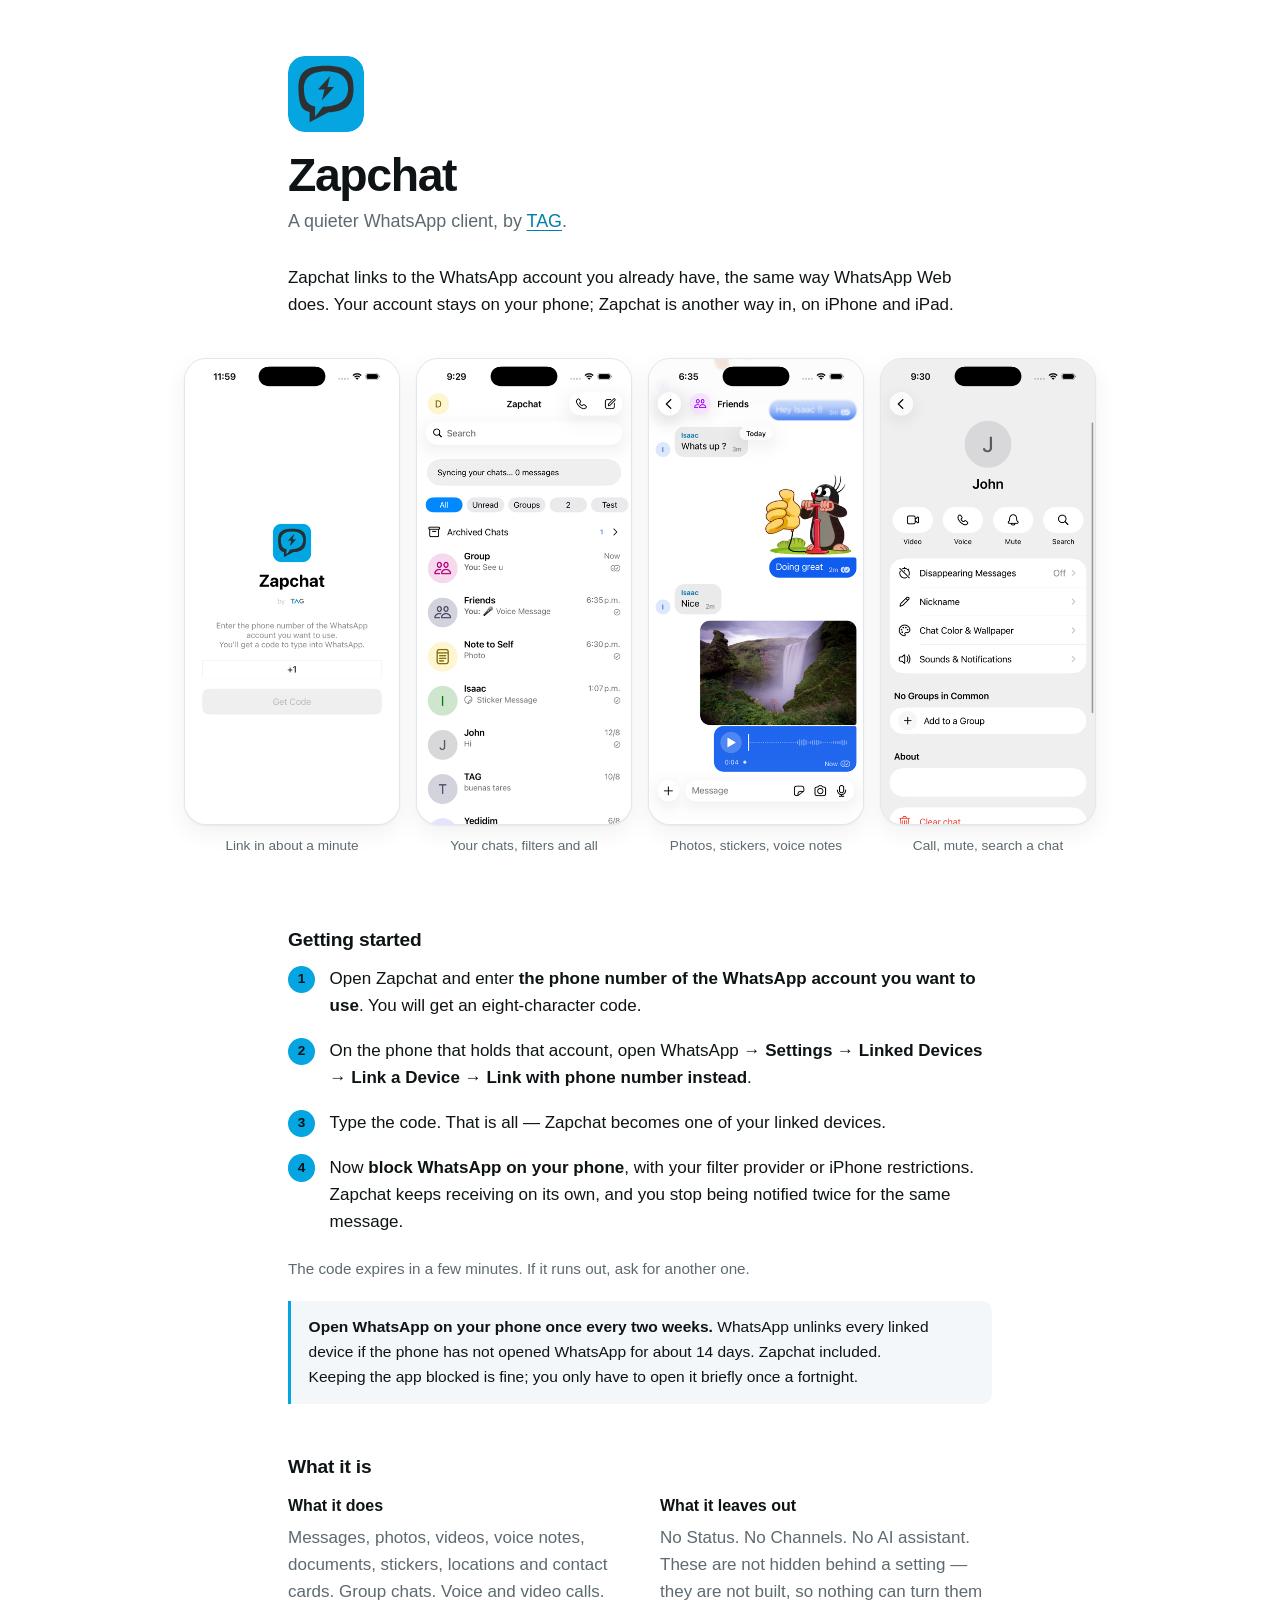
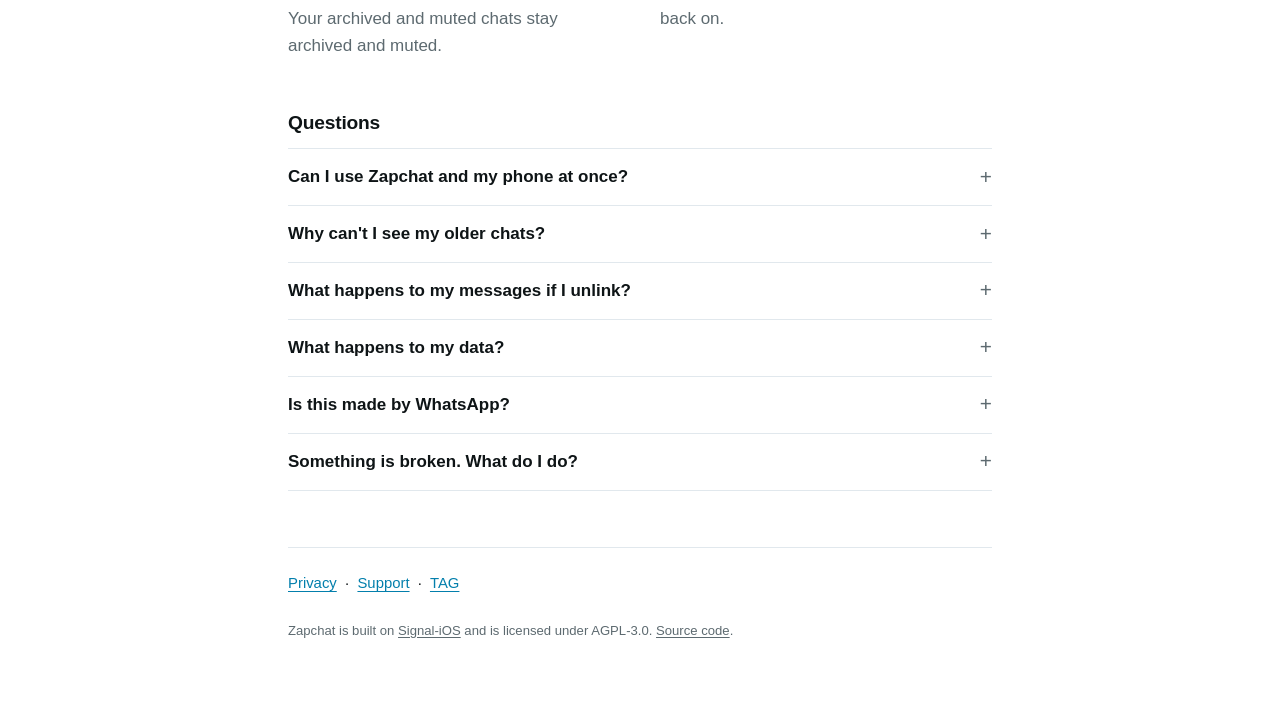
==== index.html @ 7cbd5db0 "Use the numeral for the fourteen-day window" ====
<!doctype html>
<html lang="en"><head>
<meta charset="utf-8">
<meta name="viewport" content="width=device-width,initial-scale=1">
<title>Zapchat by TAG</title>
<meta name="description" content="Zapchat is a quieter WhatsApp client for iPhone and iPad. It links to the WhatsApp account you already have, the same way WhatsApp Web does.">
<meta name="theme-color" content="#04a5e0">
<link rel="icon" href="/favicon.ico" sizes="32x32">
<link rel="icon" href="/favicon.svg" type="image/svg+xml">
<link rel="apple-touch-icon" href="/apple-touch-icon.png">
<link rel="stylesheet" href="/assets/site.css">
<meta property="og:title" content="Zapchat by TAG">
<meta property="og:description" content="A quieter WhatsApp client for iPhone and iPad.">
<meta property="og:image" content="https://zapchat.tag.org/apple-touch-icon.png">
<meta property="og:type" content="website">
</head><body>
<div class="wrap">

<img class="mark" src="/assets/logo.svg" alt="" width="76" height="76">
<h1>Zapchat</h1>
<p class="sub">A quieter WhatsApp client, by <a href="https://tag.org">TAG</a>.</p>

<p class="lede">Zapchat links to the WhatsApp account you already have, the same way
WhatsApp Web does. Your account stays on your phone; Zapchat is another way in, on
iPhone and iPad.</p>

</div>

<div class="shots">
  <figure>
    <img src="/assets/shot-link.png" alt="Zapchat's sign-in screen, asking for a phone number" width="216" height="470" loading="lazy">
    <figcaption>Link in about a minute</figcaption>
  </figure>
  <figure>
    <img src="/assets/shot-chats.png" alt="A list of chats with filters across the top" width="216" height="470" loading="lazy">
    <figcaption>Your chats, filters and all</figcaption>
  </figure>
  <figure>
    <img src="/assets/shot-chat.png" alt="A conversation with a sticker, a photo and a voice note" width="216" height="470" loading="lazy">
    <figcaption>Photos, stickers, voice notes</figcaption>
  </figure>
  <figure>
    <img src="/assets/shot-contact.png" alt="A contact screen with video, voice, mute and search" width="216" height="470" loading="lazy">
    <figcaption>Call, mute, search a chat</figcaption>
  </figure>
</div>

<div class="wrap">

<h2>Getting started</h2>
<ol class="steps">
  <li>Open Zapchat and enter <b>the phone number of the WhatsApp account you want to
      use</b>. You will get an eight-character code.</li>
  <li>On the phone that holds that account, open WhatsApp → <b>Settings → Linked
      Devices → Link a Device → Link with phone number instead</b>.</li>
  <li>Type the code. That is all — Zapchat becomes one of your linked devices.</li>
  <li>Now <b>block WhatsApp on your phone</b>, with your filter provider or
      iPhone restrictions. Zapchat keeps receiving on its own, and you stop
      being notified twice for the same message.</li>
</ol>
<p class="note">The code expires in a few minutes. If it runs out, ask for
another one.</p>

<p class="callout"><b>Open WhatsApp on your phone once every two weeks.</b>
WhatsApp unlinks every linked device if the phone has not opened WhatsApp for
about 14 days. Zapchat included.<br>
Keeping the app blocked is fine; you only have to open it briefly once a
fortnight.</p>

<h2>What it is</h2>
<div class="pair">
  <div>
    <h3>What it does</h3>
    <p>Messages, photos, videos, voice notes, documents, stickers, locations and
    contact cards. Group chats. Voice and video calls. Your archived and muted chats
    stay archived and muted.</p>
  </div>
  <div>
    <h3>What it leaves out</h3>
    <p>No Status. No Channels. No AI assistant. These are not hidden behind a
    setting — they are not built, so nothing can turn them back on.</p>
  </div>
</div>

<h2>Questions</h2>

<details>
  <summary>Can I use Zapchat and my phone at once?</summary>
  <p>Yes. A linked device works alongside your phone — messages, reads and calls
  stay in step across both.</p>
</details>

<details>
  <summary>Why can't I see my older chats?</summary>
  <p>WhatsApp decides how much history it sends to a newly linked device — usually
  recent conversations rather than your full archive. This is true of every companion
  client, including WhatsApp Web. Messages sent from now on will always arrive.</p>
</details>

<details>
  <summary>What happens to my messages if I unlink?</summary>
  <p>Unlinking deletes Zapchat's local message history on that device. Your WhatsApp
  account and your phone keep everything.</p>
  <p>To unlink: on your phone, WhatsApp → Settings → Linked Devices → tap Zapchat →
  Log Out.</p>
</details>

<details>
  <summary>What happens to my data?</summary>
  <p>Zapchat links to your account as a companion device, and to do that your messages
  pass through a relay server operated by TAG. <strong>Message content is decrypted on
  that server</strong> — this is unavoidable for any companion client that is not
  WhatsApp's own. It is never used for advertising, profiling, or training anything.</p>
  <p>How long anything is kept, what the notifications carry, and what we do not do
  are all set out in the <a href="privacy.html">privacy policy</a>, which is written
  to be accurate rather than reassuring.</p>
</details>

<details>
  <summary>Is this made by WhatsApp?</summary>
  <p>No. Zapchat is an independent client and is not made by, endorsed by, or
  affiliated with WhatsApp LLC or Meta. Please do not ask WhatsApp for help with it —
  <a href="support.html">ask us</a>.</p>
</details>

<details>
  <summary>Something is broken. What do I do?</summary>
  <p>In Zapchat, open <strong>Settings → Report a Problem</strong> and tell us what
  happened. That reaches us with your app and iOS version and a recent diagnostic log
  attached, so we can usually see the problem without asking you to reproduce it. It
  carries no messages and no contacts.</p>
  <p>Or email <a href="mailto:support@tag.org">support@tag.org</a>.</p>
</details>

<nav><a href="privacy.html">Privacy</a> &nbsp;·&nbsp; <a href="support.html">Support</a>
&nbsp;·&nbsp; <a href="https://tag.org">TAG</a></nav>

<!-- Zapchat is built on Signal-iOS, which is licensed AGPL-3.0. That licence
     requires everyone who receives the app to be able to obtain the source of
     the version they received. This link is how that obligation is met: it used
     to be a row in the app's settings, and when that row was removed the
     obligation moved here rather than going away. Keep it reachable. -->
<p class="fine">
Zapchat is built on <a href="https://github.com/signalapp/Signal-iOS">Signal-iOS</a>
and is licensed under AGPL-3.0.
<a href="https://github.com/m-drew-tag/zapchat-ios">Source code</a>.
</p>

</div>
</body></html>
---- assets/site.css ----
/* Zapchat. The palette is the app's own — a product site that does not look
   like the product it sells is a second registry of the brand.

   It used to be #25D366 on a #111B21 ground, taken from the app icon. Both of
   those values are WhatsApp's: the first is their brand green exactly, the
   second their dark theme. Apple rejected the app under guideline 4.1(b) for
   it, the icon was rebuilt in TAG's own colours, and the site follows the same
   move. It is now TAG's blue from tag.org (#04A5E0) over neutral greys taken
   from the icon's mark (#2E3134).

   Every value below is measured against its own ground rather than picked by
   eye; the ratios are in the comments. */

:root {
  color-scheme: light dark;

  --brand: #04a5e0;         /* TAG's blue, from tag.org */
  --link: #037fac;          /* the blue, darkened until it passes on white — 4.5:1 */
  --ground: #ffffff;
  --surface: #f3f7fa;       /* neutral, biased a few degrees toward the blue */
  --line: #e1e8ed;
  --ink: #0e1416;           /* 18.6:1 on white */
  --muted: #5d6a70;         /* 5.6:1 on white */
  --shadow: 0 1px 2px rgba(14,20,22,.05), 0 8px 24px rgba(14,20,22,.06);
}

/* Only the tokens change. Every rule below reads them, so a colour is never
   defined solely inside a media query — that is how a page ends up rendering
   one theme's text on the other theme's ground. */
@media (prefers-color-scheme: dark) {
  :root:not([data-theme="light"]) {
    --link: #04a7e2;      /* 6.4:1 on the ground below */
    --ground: #16191c;
    --surface: #202427;
    --line: #2e3134;      /* the icon's mark colour, used as the rule */
    --ink: #e8eaec;       /* 14.6:1 */
    --muted: #9aa4ab;     /* 7.0:1 */
    --shadow: 0 1px 2px rgba(0,0,0,.3), 0 8px 24px rgba(0,0,0,.35);
  }
}
:root[data-theme="dark"] {
  --link: #04a7e2;
  --ground: #16191c;
  --surface: #202427;
  --line: #2e3134;
  --ink: #e8eaec;
  --muted: #9aa4ab;
  --shadow: 0 1px 2px rgba(0,0,0,.3), 0 8px 24px rgba(0,0,0,.35);
}

* { box-sizing: border-box; }

body {
  margin: 0;
  padding: 3.5rem 1.25rem 4rem;
  font: 17px/1.6 -apple-system, BlinkMacSystemFont, "Segoe UI", Roboto, sans-serif;
  color: var(--ink);
  background: var(--ground);
  -webkit-font-smoothing: antialiased;
}

/* One column for prose. The screenshot rail below breaks out of it on purpose. */
.wrap { max-width: 44rem; margin: 0 auto; }

h1 { font-size: clamp(2.1rem, 7vw, 2.9rem); line-height: 1.1; letter-spacing: -.03em;
     margin: 0 0 .4rem; text-wrap: balance; }
h2 { font-size: 1.2rem; letter-spacing: -.01em; margin: 3rem 0 .6rem; text-wrap: balance; }
h3 { font-size: 1rem; margin: 1.75rem 0 .35rem; }
p  { margin: 0 0 1rem; }
.sub { color: var(--muted); font-size: 1.12rem; margin: 0 0 1.75rem; text-wrap: balance; }
.lede { font-size: 1.06rem; }
a { color: var(--link); text-underline-offset: .18em; }
a:focus-visible, summary:focus-visible { outline: 2px solid var(--brand); outline-offset: 3px; border-radius: 4px; }
strong { font-weight: 600; }

/* Header */
.mark { width: 76px; height: 76px; border-radius: 22%; display: block; margin: 0 0 1.1rem; }

/* Screenshots. Full-bleed and scrollable so a phone never has to shrink four
   portrait screens into a row it cannot read. */
.shots {
  display: flex; gap: 1rem; overflow-x: auto;
  /* Full-bleed so a narrow screen can scroll the row edge to edge, but
     centred whenever the four fit — "safe" so centring never pushes the first
     one out of reach on the left, which is what plain centre does. */
  margin: 2rem calc(50% - 50vw) 0;
  padding: .5rem 1.25rem 1.25rem;
  justify-content: safe center;
  scroll-snap-type: x mandatory; -webkit-overflow-scrolling: touch;
  scrollbar-width: thin;
}
.shots figure { margin: 0; flex: 0 0 auto; width: 216px; scroll-snap-align: center; }
.shots img {
  width: 100%; height: auto; display: block; border-radius: 22px;
  border: 1px solid var(--line); box-shadow: var(--shadow); background: var(--surface);
}
.shots figcaption { color: var(--muted); font-size: .85rem; margin-top: .6rem; text-align: center; }

/* The one thing on this page somebody has to remember two weeks from now. It
   is not a warning and it is not decoration — it is a step whose consequence
   arrives late, so it gets the accent and its own edge. */
.callout {
  margin: 1.25rem 0 0;
  padding: .9rem 1.1rem;
  border-left: 3px solid var(--brand);
  background: var(--surface);
  border-radius: 0 10px 10px 0;
  font-size: .97rem;
}
.callout b { font-weight: 600; }

/* An aside under a block, not a section subtitle. */
.note { color: var(--muted); font-size: .95rem; margin: .25rem 0 0; }

/* Steps. Numbered because this IS a sequence — do them out of order and the
   code has expired before you reach WhatsApp. */
ol.steps { margin: 0; padding: 0; list-style: none; counter-reset: step; }
ol.steps li {
  counter-increment: step; position: relative; padding: 0 0 1.1rem 2.6rem;
}
ol.steps li::before {
  content: counter(step); position: absolute; left: 0; top: .05rem;
  width: 1.7rem; height: 1.7rem; border-radius: 50%;
  background: var(--brand); color: #00131c;   /* 6.7:1 on the blue */
  font-size: .85rem; font-weight: 700; display: grid; place-items: center;
}
ol.steps b { font-weight: 600; }

/* Two short lists side by side where there is room. */
.pair { display: grid; gap: 1.25rem 2.5rem; grid-template-columns: 1fr; }
@media (min-width: 34rem) { .pair { grid-template-columns: 1fr 1fr; } }
.pair h3 { margin-top: 0; }
.pair p { color: var(--muted); margin: 0; }

/* FAQ */
details {
  border-top: 1px solid var(--line); padding: .9rem 0;
}
details:last-of-type { border-bottom: 1px solid var(--line); }
summary {
  cursor: pointer; font-weight: 600; list-style: none; display: flex;
  justify-content: space-between; align-items: center; gap: 1rem;
}
summary::-webkit-details-marker { display: none; }
summary::after {
  content: "+"; color: var(--muted); font-weight: 400; font-size: 1.3rem; line-height: 1;
}
details[open] summary::after { content: "\2212"; }
details p { margin: .7rem 0 .2rem; color: var(--muted); }
details p:last-child { margin-bottom: 0; }

/* Footer */
nav { margin-top: 3.5rem; padding-top: 1.5rem; border-top: 1px solid var(--line);
      font-size: .93rem; }
.fine { font-size: .82rem; color: var(--muted); margin-top: 1.5rem; }
.fine a { color: inherit; }

@media (prefers-reduced-motion: reduce) {
  * { animation: none !important; transition: none !important; scroll-behavior: auto !important; }
}
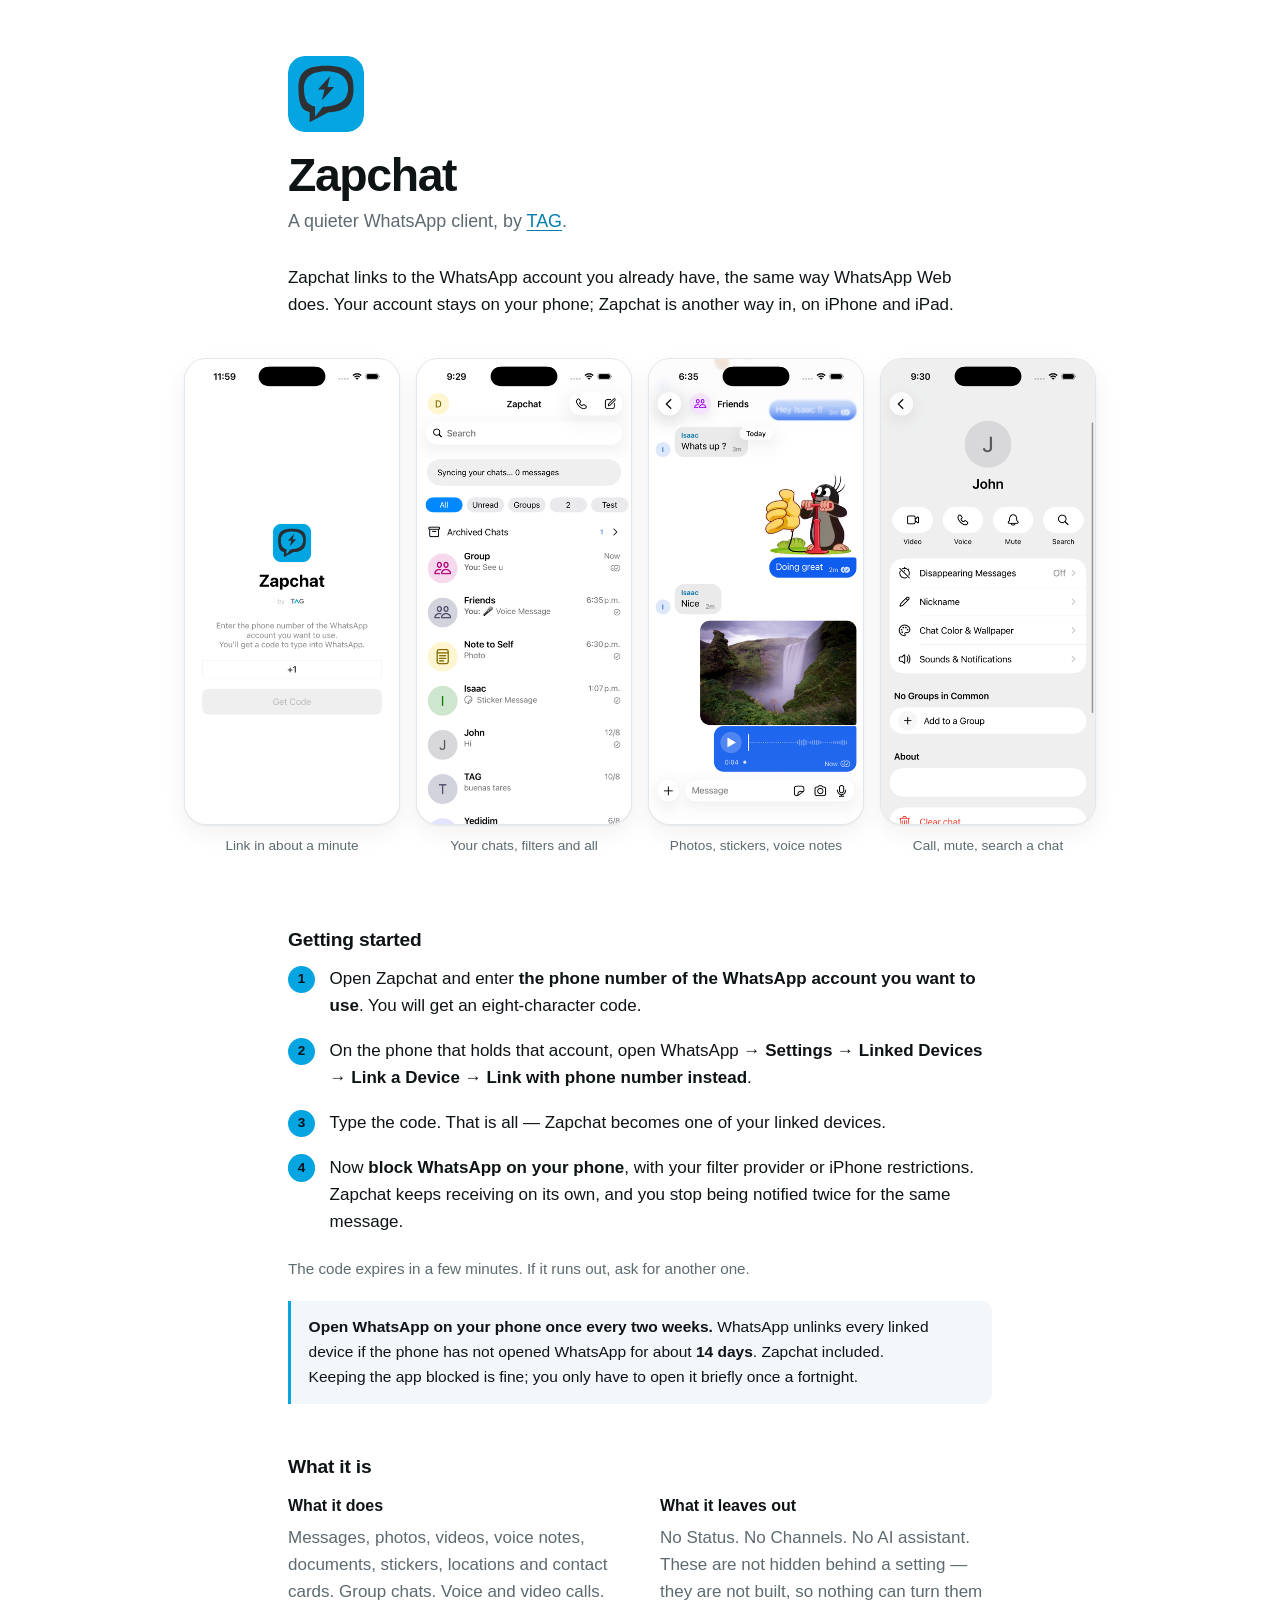
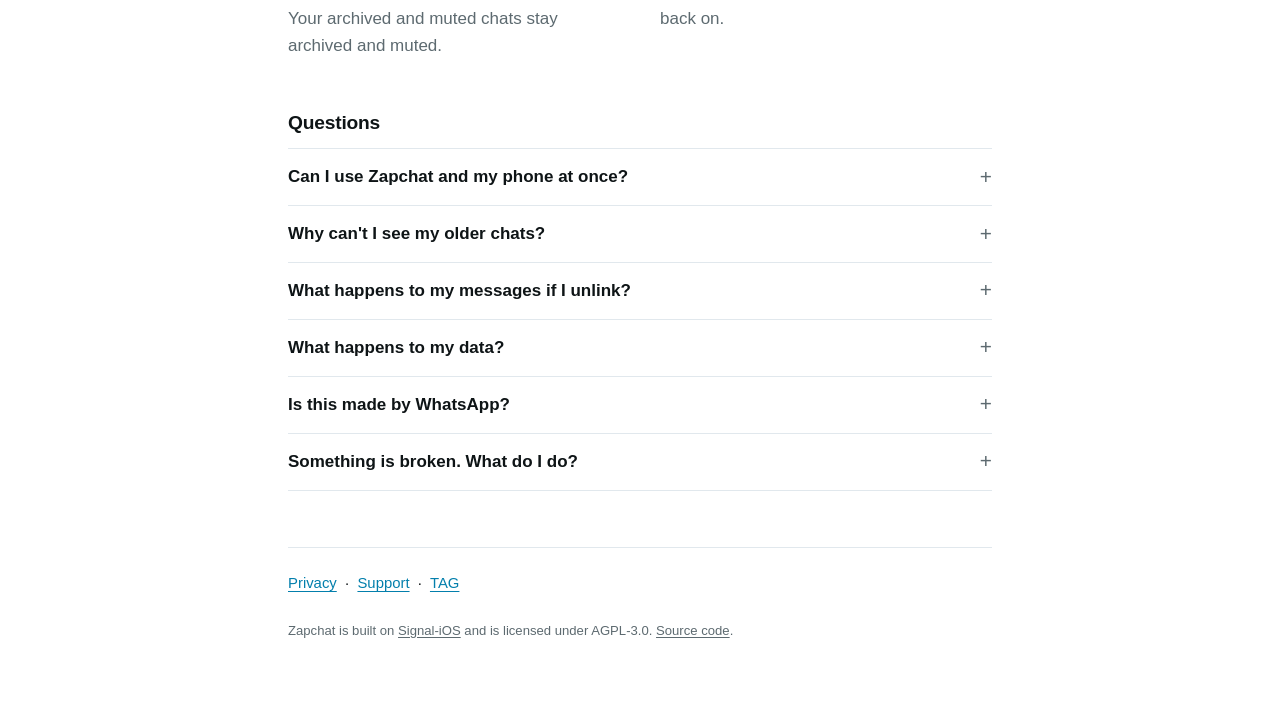
==== commit 86f4a578: "Bold the 14 in the unlink window" ====
--- a/index.html
+++ b/index.html
@@ -63,7 +63,7 @@
 
 <p class="callout"><b>Open WhatsApp on your phone once every two weeks.</b>
 WhatsApp unlinks every linked device if the phone has not opened WhatsApp for
-about 14 days. Zapchat included.<br>
+about <b>14 days</b>. Zapchat included.<br>
 Keeping the app blocked is fine; you only have to open it briefly once a
 fortnight.</p>
 
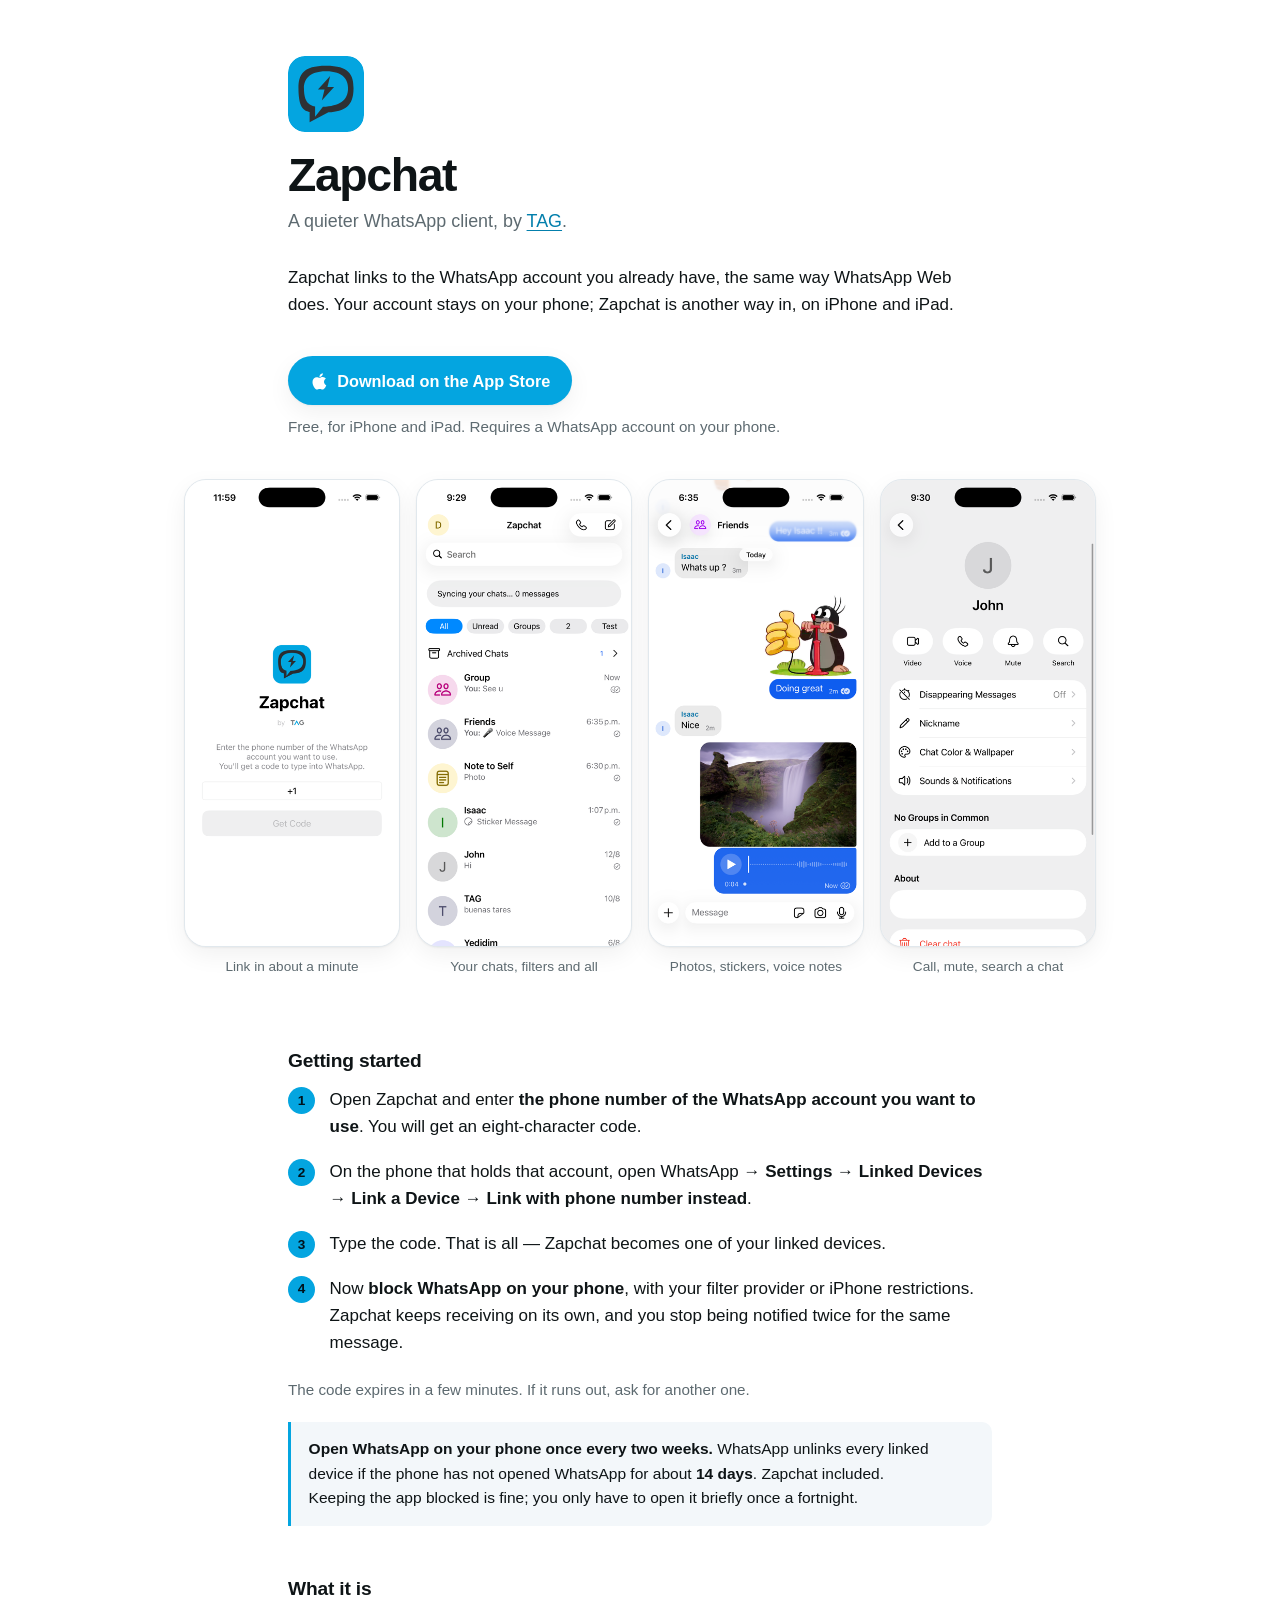
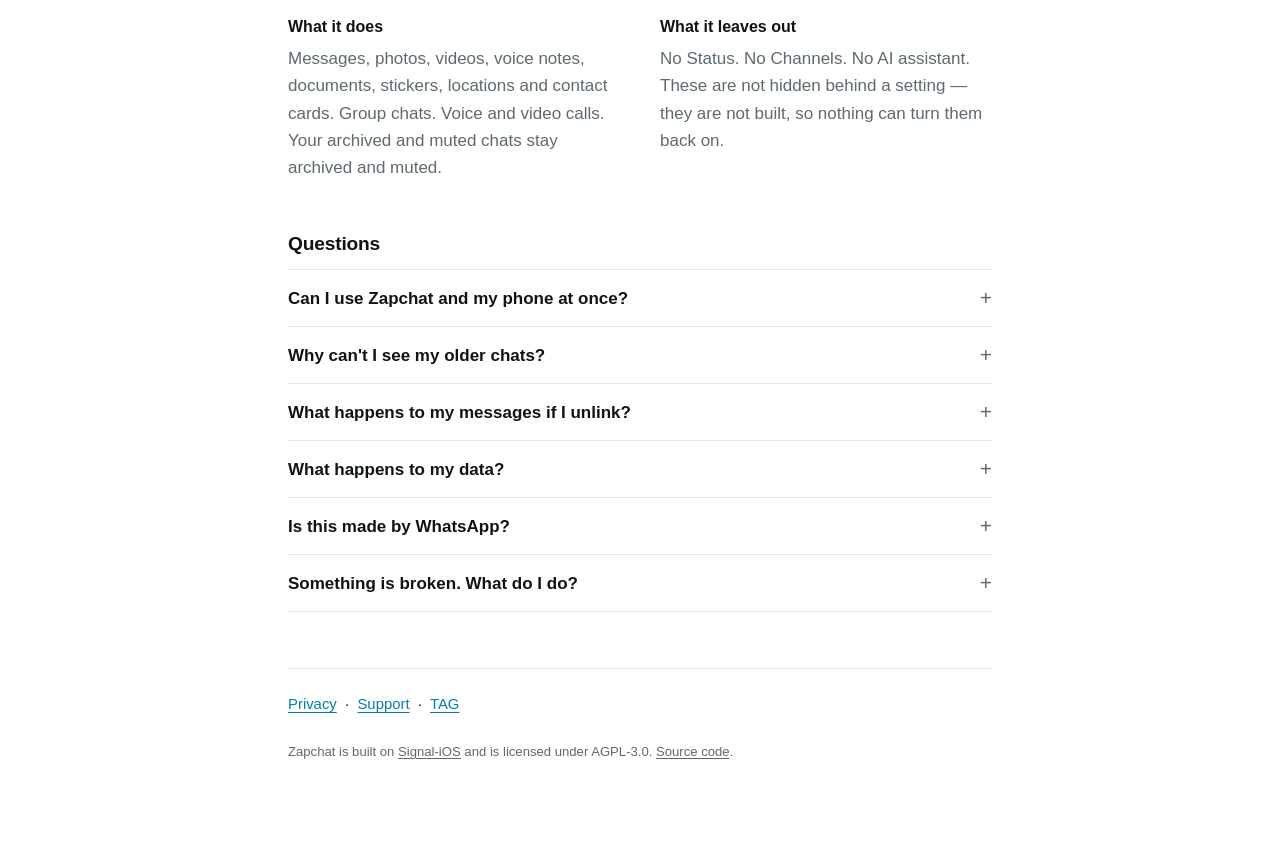
==== commit f4df0b8a: "Give the site a way to actually get the app Zapchat went on sale today and this page had no download" ====
--- a/index.html
+++ b/index.html
@@ -23,6 +23,11 @@
 <p class="lede">Zapchat links to the WhatsApp account you already have, the same way
 WhatsApp Web does. Your account stays on your phone; Zapchat is another way in, on
 iPhone and iPad.</p>
+
+<a class="get" href="https://apps.apple.com/us/app/zapchat-by-tag/id6797692185">
+<svg viewBox="0 0 384 512" aria-hidden="true"><path d="M318.7 268.7c-.2-36.7 16.4-64.4 50-84.8-18.8-26.9-47.2-41.7-84.7-44.6-35.5-2.8-74.3 20.7-88.5 20.7-15 0-49.4-19.7-76.4-19.7C63.3 141.2 4 184.8 4 273.5q0 39.3 14.4 81.2c12.8 36.7 59 126.7 107.2 125.2 25.2-.6 43-17.9 75.8-17.9 31.8 0 48.3 17.9 76.4 17.9 48.6-.7 90.4-82.5 102.6-119.3-65.2-30.7-61.7-90-61.7-91.9zm-56.6-164.2c27.3-32.4 24.8-61.9 24-72.5-24.1 1.4-52 16.4-67.9 34.9-17.5 19.8-27.8 44.3-25.6 71.9 26.1 2 49.9-11.4 69.5-34.3z"/></svg>
+Download on the App Store</a>
+<p class="note">Free, for iPhone and iPad. Requires a WhatsApp account on your phone.</p>
 
 </div>
 
@@ -143,7 +148,7 @@
 <p class="fine">
 Zapchat is built on <a href="https://github.com/signalapp/Signal-iOS">Signal-iOS</a>
 and is licensed under AGPL-3.0.
-<a href="https://github.com/m-drew-tag/zapchat-ios">Source code</a>.
+<a href="/source">Source code</a>.
 </p>
 
 </div>
--- a/assets/site.css
+++ b/assets/site.css
@@ -158,3 +158,23 @@
 @media (prefers-reduced-motion: reduce) {
   * { animation: none !important; transition: none !important; scroll-behavior: auto !important; }
 }
+
+/* The App Store button.
+   ---------------------
+   Zapchat went on sale 2026-09-24, and until then this page described an app
+   with no way to get it: the first thing under the fold was "Getting started",
+   which assumed you already had it. */
+.get {
+  display: inline-flex; align-items: center; gap: .55rem;
+  margin: 1.4rem 0 .35rem;
+  padding: .72rem 1.35rem;
+  background: var(--brand); color: #fff;
+  font-weight: 600; font-size: 1.02rem;
+  border-radius: 999px; text-decoration: none;
+  box-shadow: var(--shadow);
+}
+.get:hover { filter: brightness(1.06); }
+/* Focus is drawn by the shared a:focus-visible rule; this only keeps the
+   pill's shape so the ring does not cut its corners. */
+.get:focus-visible { border-radius: 999px; }
+.get svg { width: 1.15em; height: 1.15em; fill: currentColor; }
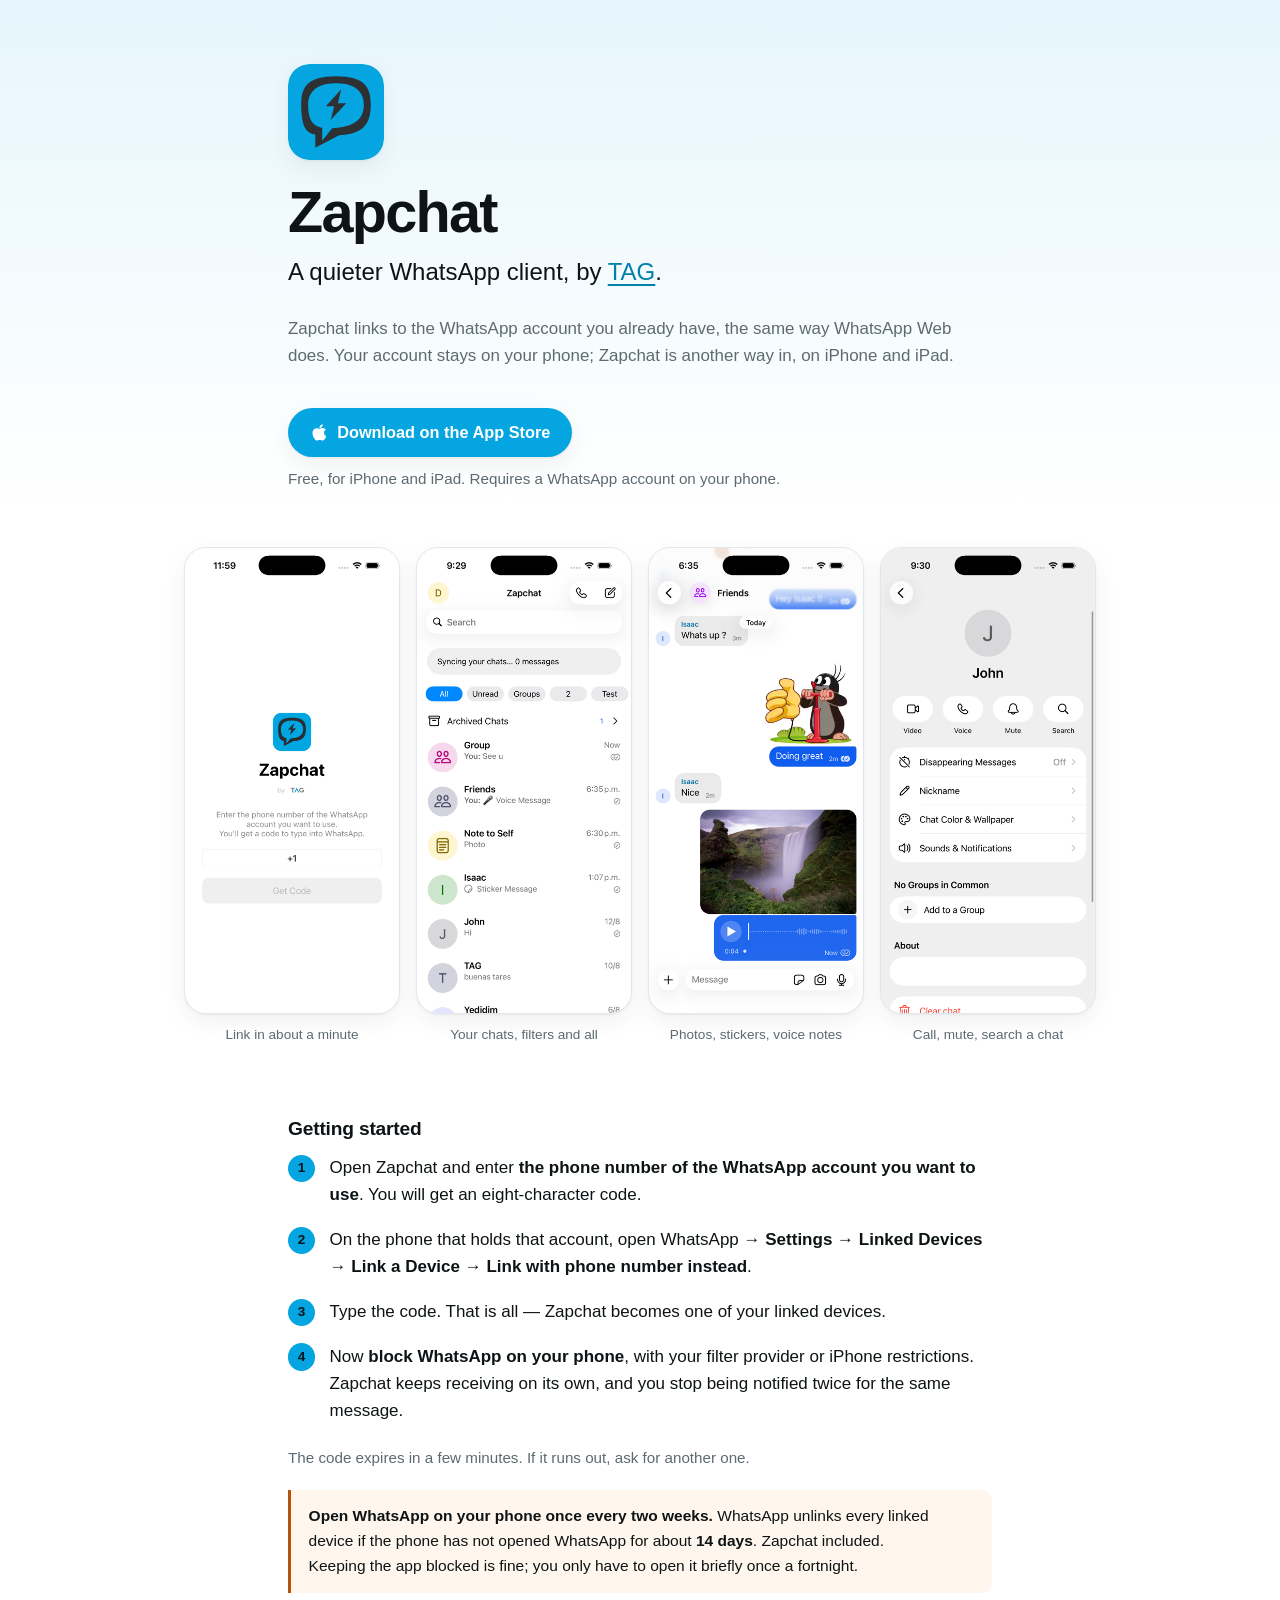
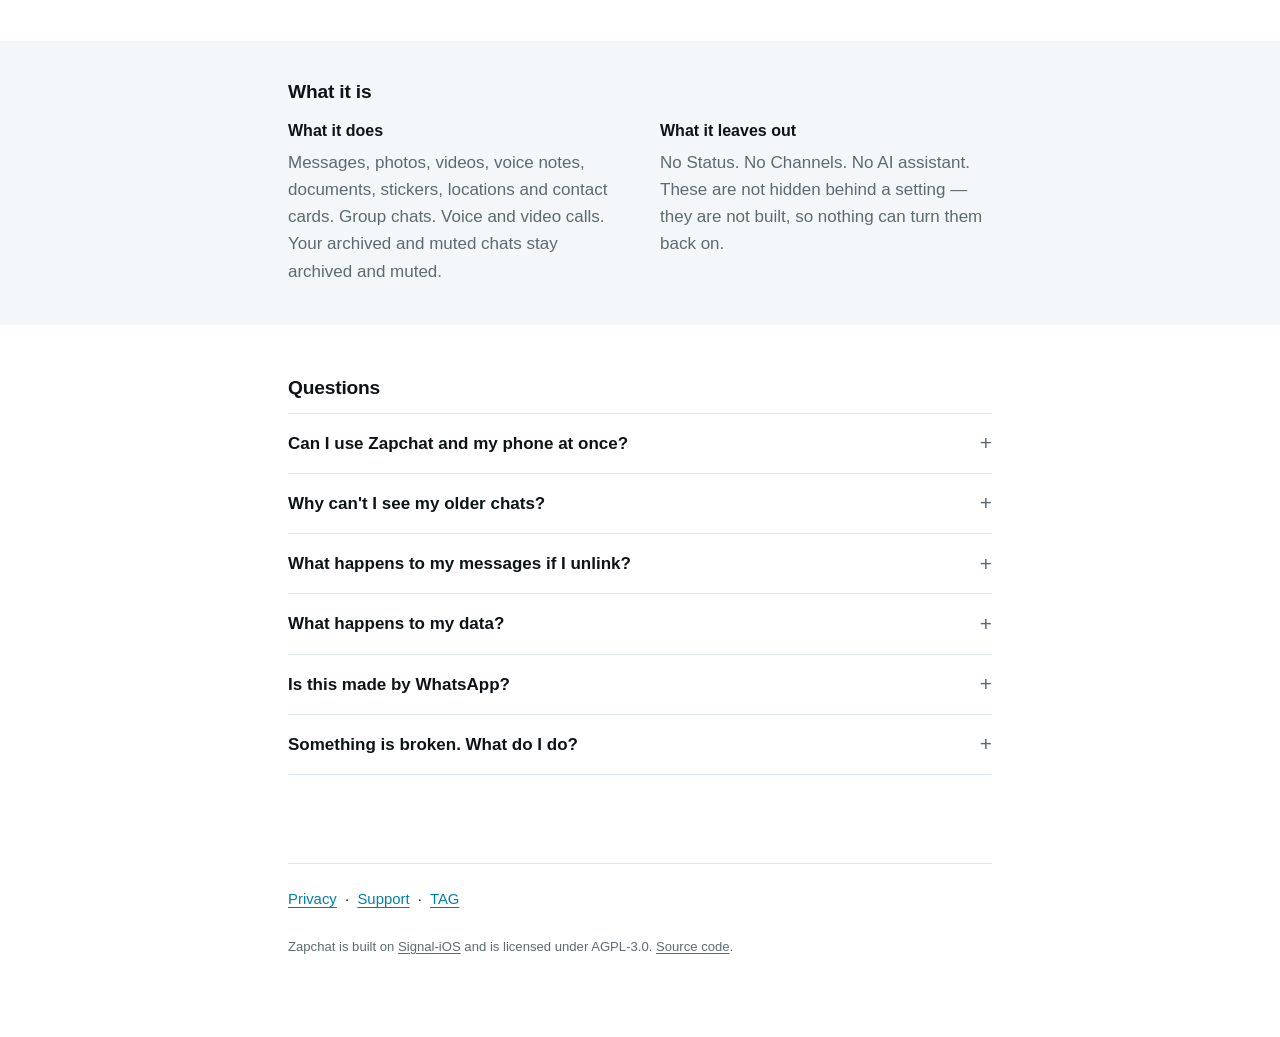
==== commit 65426ba8: "Give the landing page a hero, bands and a warning colour The page read as one long column of equal-w" ====
--- a/index.html
+++ b/index.html
@@ -2,18 +2,45 @@
 <html lang="en"><head>
 <meta charset="utf-8">
 <meta name="viewport" content="width=device-width,initial-scale=1">
-<title>Zapchat by TAG</title>
+<title>Zapchat — a quieter WhatsApp client for iPhone and iPad</title>
 <meta name="description" content="Zapchat is a quieter WhatsApp client for iPhone and iPad. It links to the WhatsApp account you already have, the same way WhatsApp Web does.">
 <meta name="theme-color" content="#04a5e0">
 <link rel="icon" href="/favicon.ico" sizes="32x32">
 <link rel="icon" href="/favicon.svg" type="image/svg+xml">
 <link rel="apple-touch-icon" href="/apple-touch-icon.png">
+<link rel="canonical" href="https://zapchat.tag.org/">
 <link rel="stylesheet" href="/assets/site.css">
 <meta property="og:title" content="Zapchat by TAG">
 <meta property="og:description" content="A quieter WhatsApp client for iPhone and iPad.">
 <meta property="og:image" content="https://zapchat.tag.org/apple-touch-icon.png">
 <meta property="og:type" content="website">
+<script type="application/ld+json">
+{
+  "@context": "https://schema.org",
+  "@type": "SoftwareApplication",
+  "name": "Zapchat",
+  "alternateName": "Zapchat by TAG",
+  "applicationCategory": "CommunicationApplication",
+  "operatingSystem": "iOS 15.0 or later",
+  "url": "https://zapchat.tag.org/",
+  "downloadUrl": "https://apps.apple.com/us/app/zapchat-by-tag/id6797692185",
+  "installUrl": "https://apps.apple.com/us/app/zapchat-by-tag/id6797692185",
+  "description": "Zapchat is a quieter WhatsApp client for iPhone and iPad. It links to the WhatsApp account you already have, the same way WhatsApp Web does, and leaves out Status, Channels and the AI assistant.",
+  "offers": {
+    "@type": "Offer",
+    "price": "0",
+    "priceCurrency": "USD"
+  },
+  "author": {
+    "@type": "Organization",
+    "name": "TAG",
+    "url": "https://tag.org"
+  },
+  "license": "https://www.gnu.org/licenses/agpl-3.0.en.html"
+}
+</script>
 </head><body>
+<header class="hero">
 <div class="wrap">
 
 <img class="mark" src="/assets/logo.svg" alt="" width="76" height="76">
@@ -30,6 +57,7 @@
 <p class="note">Free, for iPhone and iPad. Requires a WhatsApp account on your phone.</p>
 
 </div>
+</header>
 
 <div class="shots">
   <figure>
@@ -50,6 +78,7 @@
   </figure>
 </div>
 
+<section class="band">
 <div class="wrap">
 
 <h2>Getting started</h2>
@@ -72,6 +101,12 @@
 Keeping the app blocked is fine; you only have to open it briefly once a
 fortnight.</p>
 
+</div>
+</section>
+
+<section class="band alt">
+<div class="wrap">
+
 <h2>What it is</h2>
 <div class="pair">
   <div>
@@ -87,6 +122,12 @@
   </div>
 </div>
 
+</div>
+</section>
+
+<section class="band">
+<div class="wrap">
+
 <h2>Questions</h2>
 
 <details>
@@ -136,6 +177,12 @@
   carries no messages and no contacts.</p>
   <p>Or email <a href="mailto:support@tag.org">support@tag.org</a>.</p>
 </details>
+
+</div>
+</section>
+
+<footer class="band foot">
+<div class="wrap">
 
 <nav><a href="privacy.html">Privacy</a> &nbsp;·&nbsp; <a href="support.html">Support</a>
 &nbsp;·&nbsp; <a href="https://tag.org">TAG</a></nav>
--- a/assets/site.css
+++ b/assets/site.css
@@ -22,6 +22,9 @@
   --ink: #0e1416;           /* 18.6:1 on white */
   --muted: #5d6a70;         /* 5.6:1 on white */
   --shadow: 0 1px 2px rgba(14,20,22,.05), 0 8px 24px rgba(14,20,22,.06);
+  --warn: #b45309;          /* amber, 5.0:1 on white — the one step with a late consequence */
+  --warn-bg: #fff7ed;
+  --hero: #e6f6fc;          /* the brand blue, washed out, behind the title */
 }
 
 /* Only the tokens change. Every rule below reads them, so a colour is never
@@ -36,6 +39,9 @@
     --ink: #e8eaec;       /* 14.6:1 */
     --muted: #9aa4ab;     /* 7.0:1 */
     --shadow: 0 1px 2px rgba(0,0,0,.3), 0 8px 24px rgba(0,0,0,.35);
+    --warn: #fbbf24;      /* 9.9:1 on the ground */
+    --warn-bg: #2a2214;
+    --hero: #12242c;
   }
 }
 :root[data-theme="dark"] {
@@ -46,13 +52,16 @@
   --ink: #e8eaec;
   --muted: #9aa4ab;
   --shadow: 0 1px 2px rgba(0,0,0,.3), 0 8px 24px rgba(0,0,0,.35);
+  --warn: #fbbf24;
+  --warn-bg: #2a2214;
+  --hero: #12242c;
 }
 
 * { box-sizing: border-box; }
 
 body {
   margin: 0;
-  padding: 3.5rem 1.25rem 4rem;
+  padding: 0;
   font: 17px/1.6 -apple-system, BlinkMacSystemFont, "Segoe UI", Roboto, sans-serif;
   color: var(--ink);
   background: var(--ground);
@@ -178,3 +187,42 @@
    pill's shape so the ring does not cut its corners. */
 .get:focus-visible { border-radius: 999px; }
 .get svg { width: 1.15em; height: 1.15em; fill: currentColor; }
+
+
+/* Layout bands. Each section sits on its own ground so the page reads as
+   parts rather than one long column, and the gutter lives here now that the
+   body no longer carries it. */
+.hero { background: linear-gradient(180deg, var(--hero), var(--ground)); padding: 4rem 1.25rem 1rem; }
+.band { padding: 1rem 1.25rem; }
+.band.alt { background: var(--surface); padding: 2.25rem 1.25rem 2.5rem; margin-top: 2rem; }
+.band.foot { padding-bottom: 4rem; }
+.band .wrap > h2:first-child { margin-top: 2rem; }
+.band.alt .wrap > h2:first-child { margin-top: 0; }
+
+/* The hero. The mark and the name are the first thing read, so they are larger
+   than the page's own type scale, and the tagline is a line, not a caption. */
+.hero .mark { width: 96px; height: 96px; margin-bottom: 1.3rem; box-shadow: var(--shadow); }
+.hero h1 { font-size: clamp(2.6rem, 9vw, 3.6rem); margin-bottom: .55rem; }
+.hero .sub { font-size: clamp(1.2rem, 4vw, 1.5rem); color: var(--ink); margin-bottom: 1.5rem; }
+.hero .lede { color: var(--muted); }
+
+/* The two-weeks notice: the only step whose consequence arrives days later, so
+   it takes a warning colour instead of the brand accent. */
+.callout { border-left-color: var(--warn); background: var(--warn-bg); }
+.band.alt details { border-color: var(--line); }
+
+/* Interaction details */
+html { -webkit-tap-highlight-color: transparent; }
+a { transition: color .15s; }
+a:hover { text-decoration-thickness: 2px; }
+.get { transition: filter .15s, transform .1s; }
+.get:active { transform: translateY(1px); filter: brightness(.96); }
+.get:focus-visible { outline-offset: 4px; }
+summary { padding: .1rem 0; border-radius: 4px; }
+summary:hover::after { color: var(--ink); }
+.shots figure { transition: transform .2s; }
+@media (hover: hover) { .shots figure:hover { transform: translateY(-3px); } }
+
+/* Pages with no bands (support, privacy, source) put their column straight in
+   the body, which no longer carries a gutter of its own. */
+body > .wrap { padding: 3.5rem 1.25rem 4rem; }
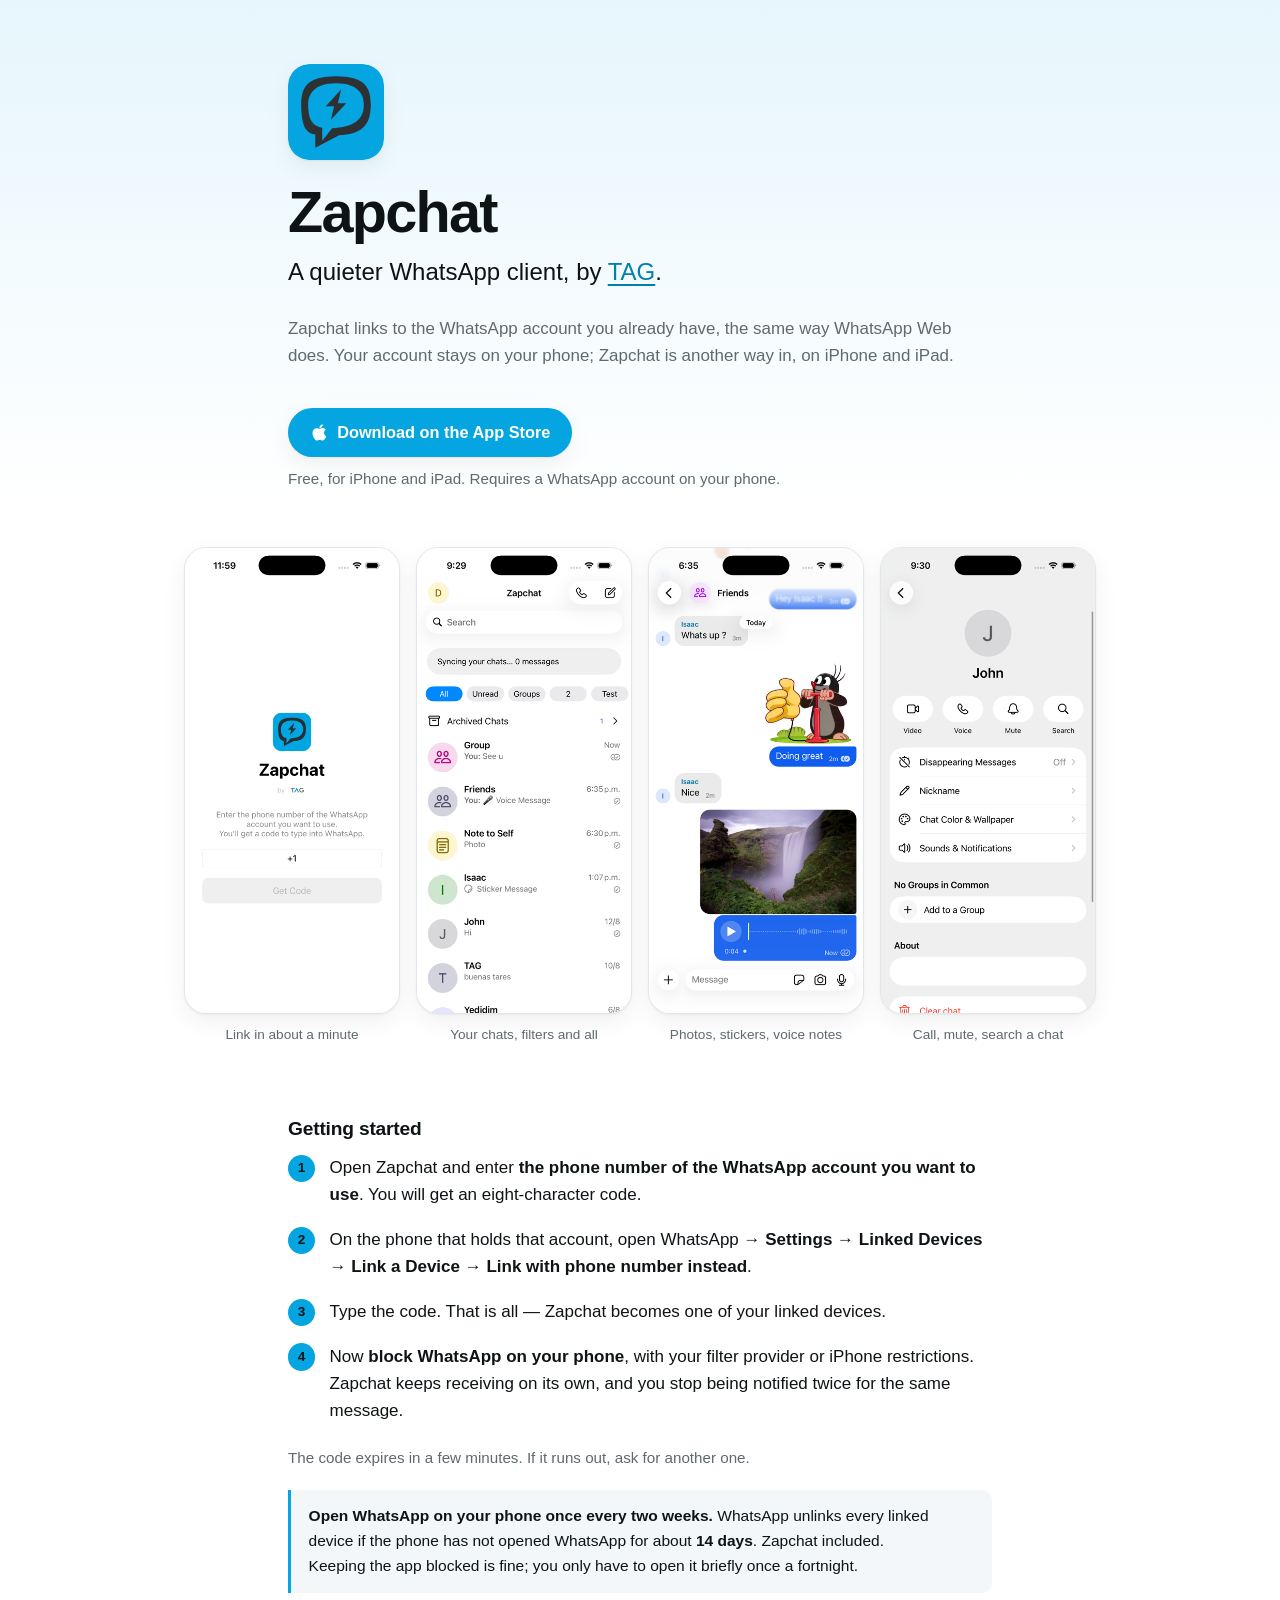
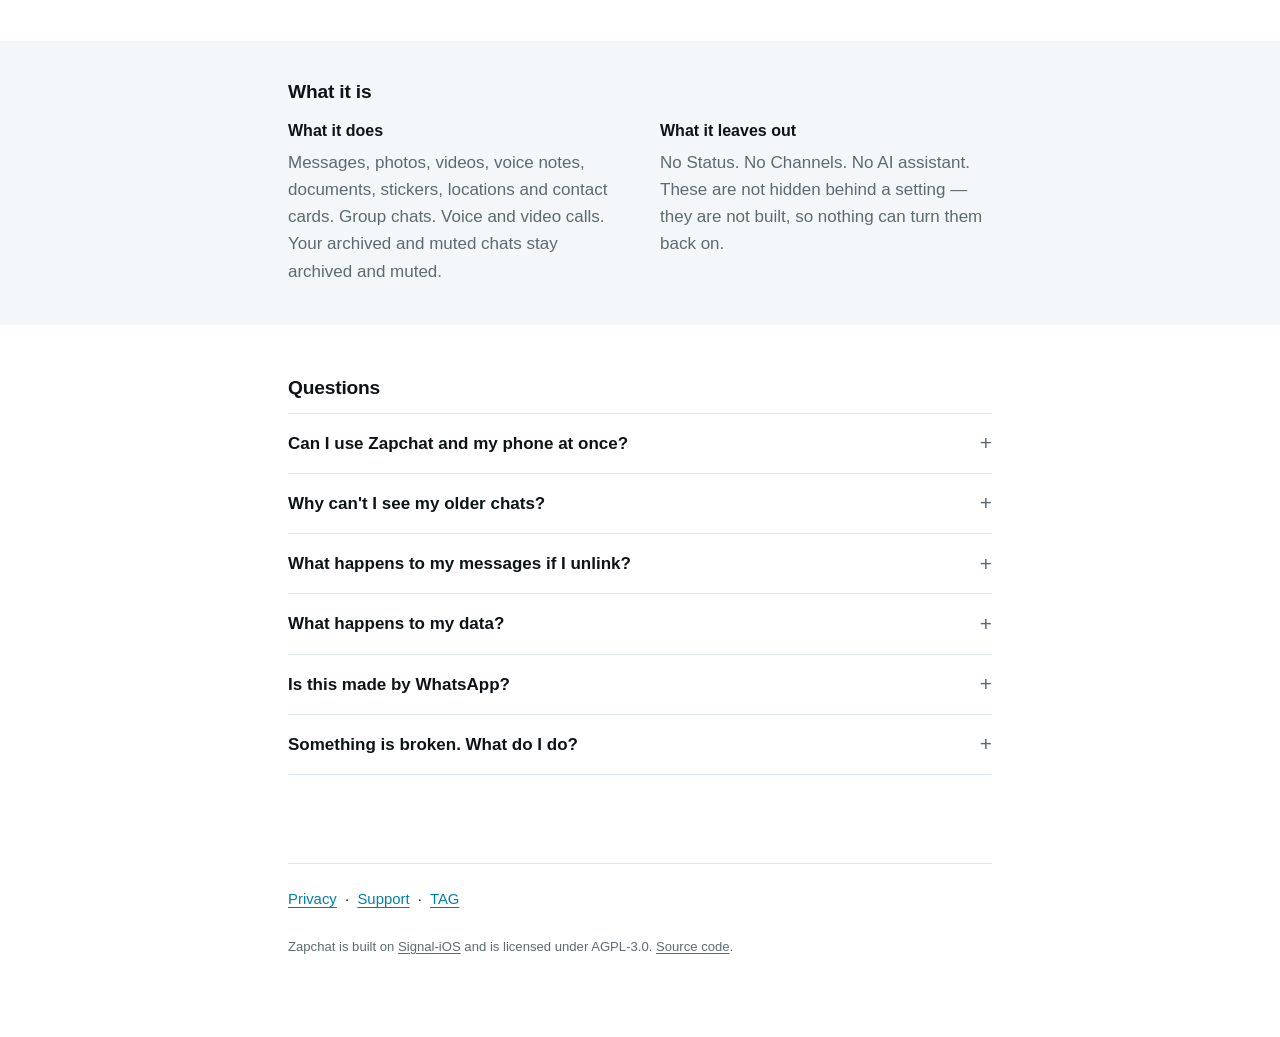
==== commit 38fbd122: "Say that a problem report's log can carry message fragments The support page and the landing FAQ sai" ====
--- a/index.html
+++ b/index.html
@@ -173,8 +173,9 @@
   <summary>Something is broken. What do I do?</summary>
   <p>In Zapchat, open <strong>Settings → Report a Problem</strong> and tell us what
   happened. That reaches us with your app and iOS version and a recent diagnostic log
-  attached, so we can usually see the problem without asking you to reproduce it. It
-  carries no messages and no contacts.</p>
+  attached, so we can usually see the problem without asking you to reproduce it. The
+  log may include chat names and parts of messages; it is kept for 30 days and used only
+  to fix the problem you reported.</p>
   <p>Or email <a href="mailto:support@tag.org">support@tag.org</a>.</p>
 </details>
 
--- a/assets/site.css
+++ b/assets/site.css
@@ -22,8 +22,6 @@
   --ink: #0e1416;           /* 18.6:1 on white */
   --muted: #5d6a70;         /* 5.6:1 on white */
   --shadow: 0 1px 2px rgba(14,20,22,.05), 0 8px 24px rgba(14,20,22,.06);
-  --warn: #b45309;          /* amber, 5.0:1 on white — the one step with a late consequence */
-  --warn-bg: #fff7ed;
   --hero: #e6f6fc;          /* the brand blue, washed out, behind the title */
 }
 
@@ -39,8 +37,6 @@
     --ink: #e8eaec;       /* 14.6:1 */
     --muted: #9aa4ab;     /* 7.0:1 */
     --shadow: 0 1px 2px rgba(0,0,0,.3), 0 8px 24px rgba(0,0,0,.35);
-    --warn: #fbbf24;      /* 9.9:1 on the ground */
-    --warn-bg: #2a2214;
     --hero: #12242c;
   }
 }
@@ -52,8 +48,6 @@
   --ink: #e8eaec;
   --muted: #9aa4ab;
   --shadow: 0 1px 2px rgba(0,0,0,.3), 0 8px 24px rgba(0,0,0,.35);
-  --warn: #fbbf24;
-  --warn-bg: #2a2214;
   --hero: #12242c;
 }
 
@@ -206,9 +200,6 @@
 .hero .sub { font-size: clamp(1.2rem, 4vw, 1.5rem); color: var(--ink); margin-bottom: 1.5rem; }
 .hero .lede { color: var(--muted); }
 
-/* The two-weeks notice: the only step whose consequence arrives days later, so
-   it takes a warning colour instead of the brand accent. */
-.callout { border-left-color: var(--warn); background: var(--warn-bg); }
 .band.alt details { border-color: var(--line); }
 
 /* Interaction details */
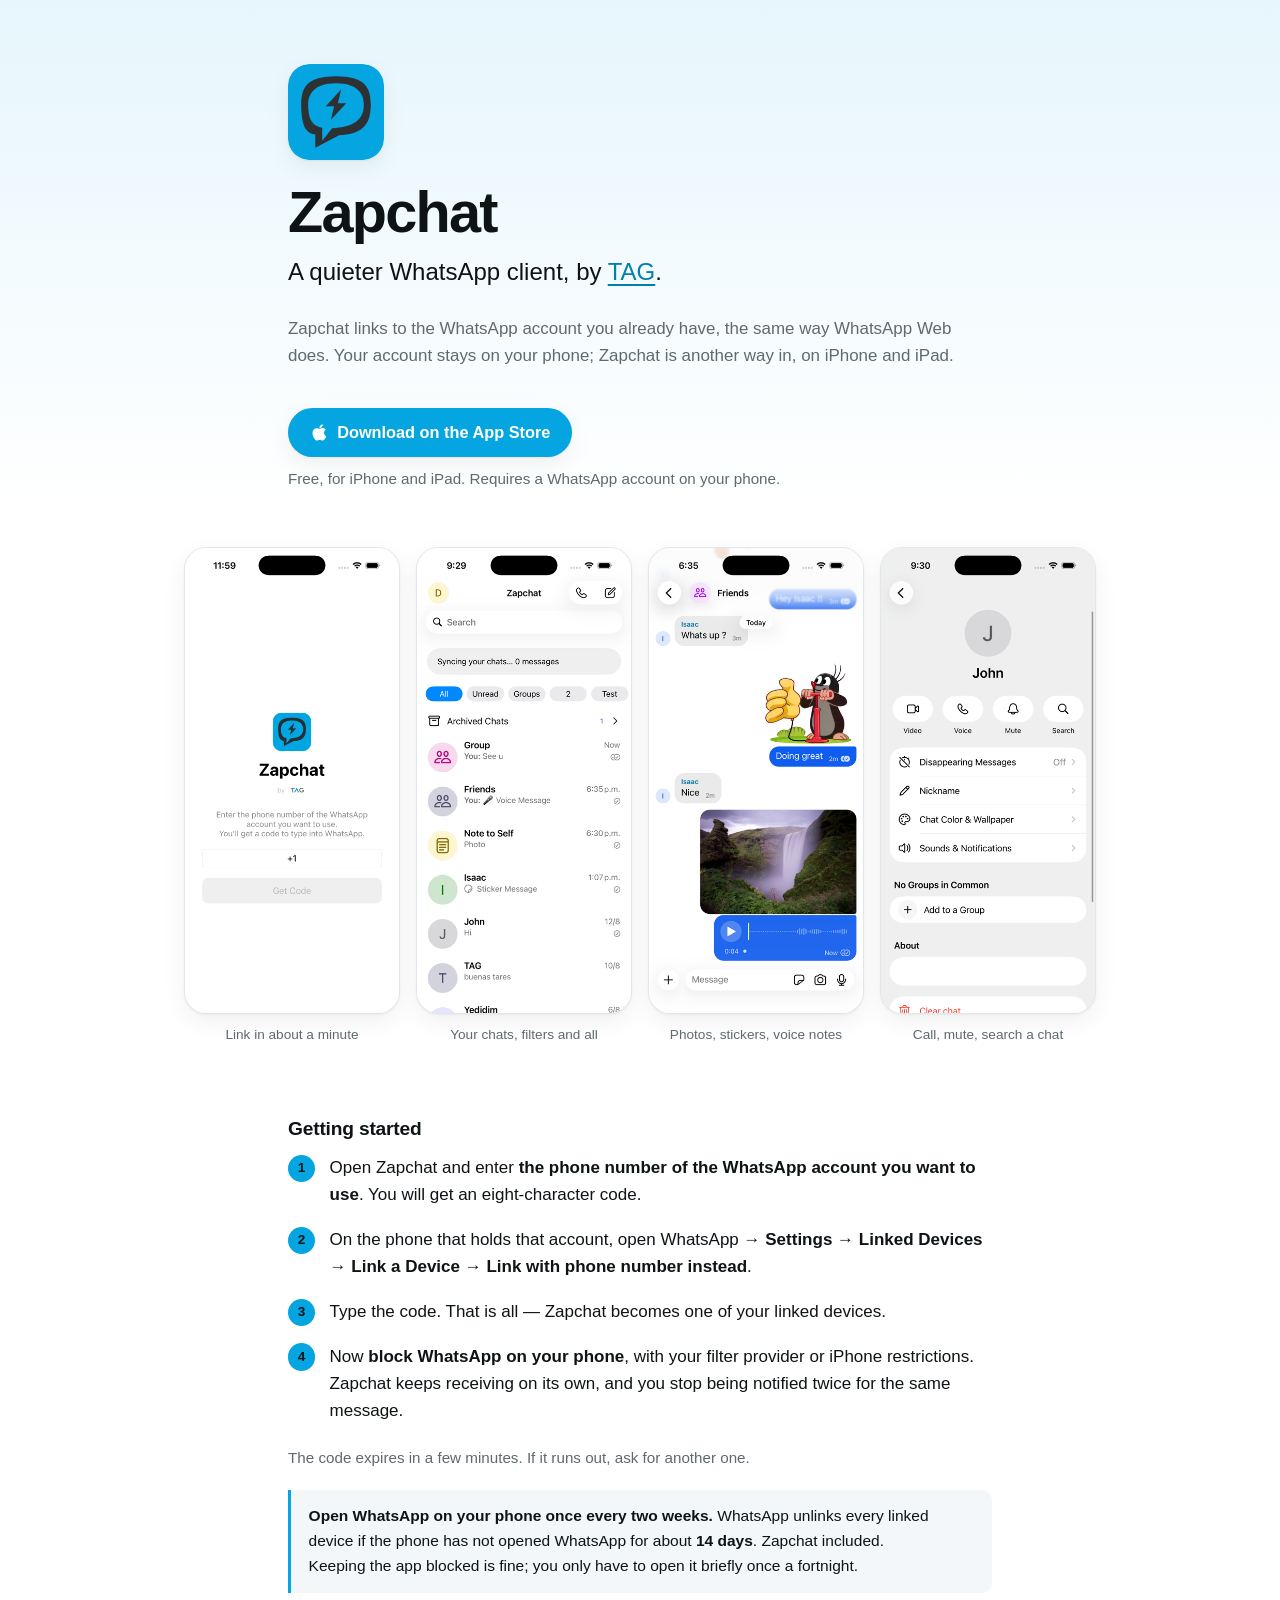
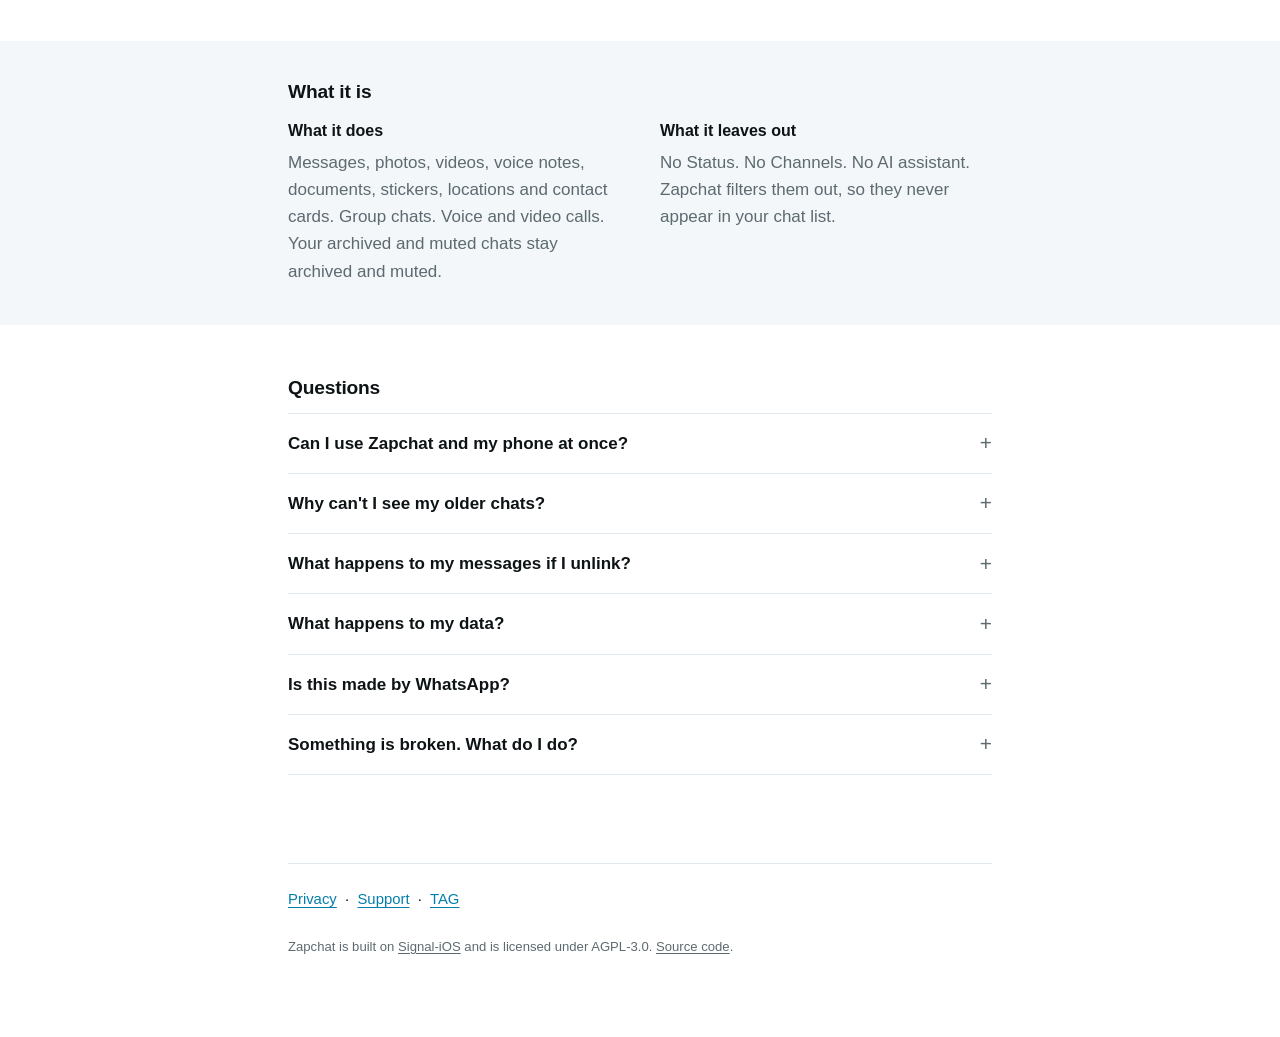
==== commit 367047db: "Say on the landing page what Zapchat actually does with Status and unlinking "Not built, so nothing " ====
--- a/index.html
+++ b/index.html
@@ -117,8 +117,8 @@
   </div>
   <div>
     <h3>What it leaves out</h3>
-    <p>No Status. No Channels. No AI assistant. These are not hidden behind a
-    setting — they are not built, so nothing can turn them back on.</p>
+    <p>No Status. No Channels. No AI assistant. Zapchat filters them out, so they
+    never appear in your chat list.</p>
   </div>
 </div>
 
@@ -145,10 +145,10 @@
 
 <details>
   <summary>What happens to my messages if I unlink?</summary>
-  <p>Unlinking deletes Zapchat's local message history on that device. Your WhatsApp
-  account and your phone keep everything.</p>
-  <p>To unlink: on your phone, WhatsApp → Settings → Linked Devices → tap Zapchat →
-  Log Out.</p>
+  <p>Unlinking deletes your Zapchat data: the message history on that device, and your
+  session on our server. Your WhatsApp account and your phone keep everything.</p>
+  <p>To unlink: in Zapchat, Settings → Unlink and Delete My Data. Or on your phone,
+  WhatsApp → Settings → Linked Devices → tap Zapchat → Log Out.</p>
 </details>
 
 <details>
